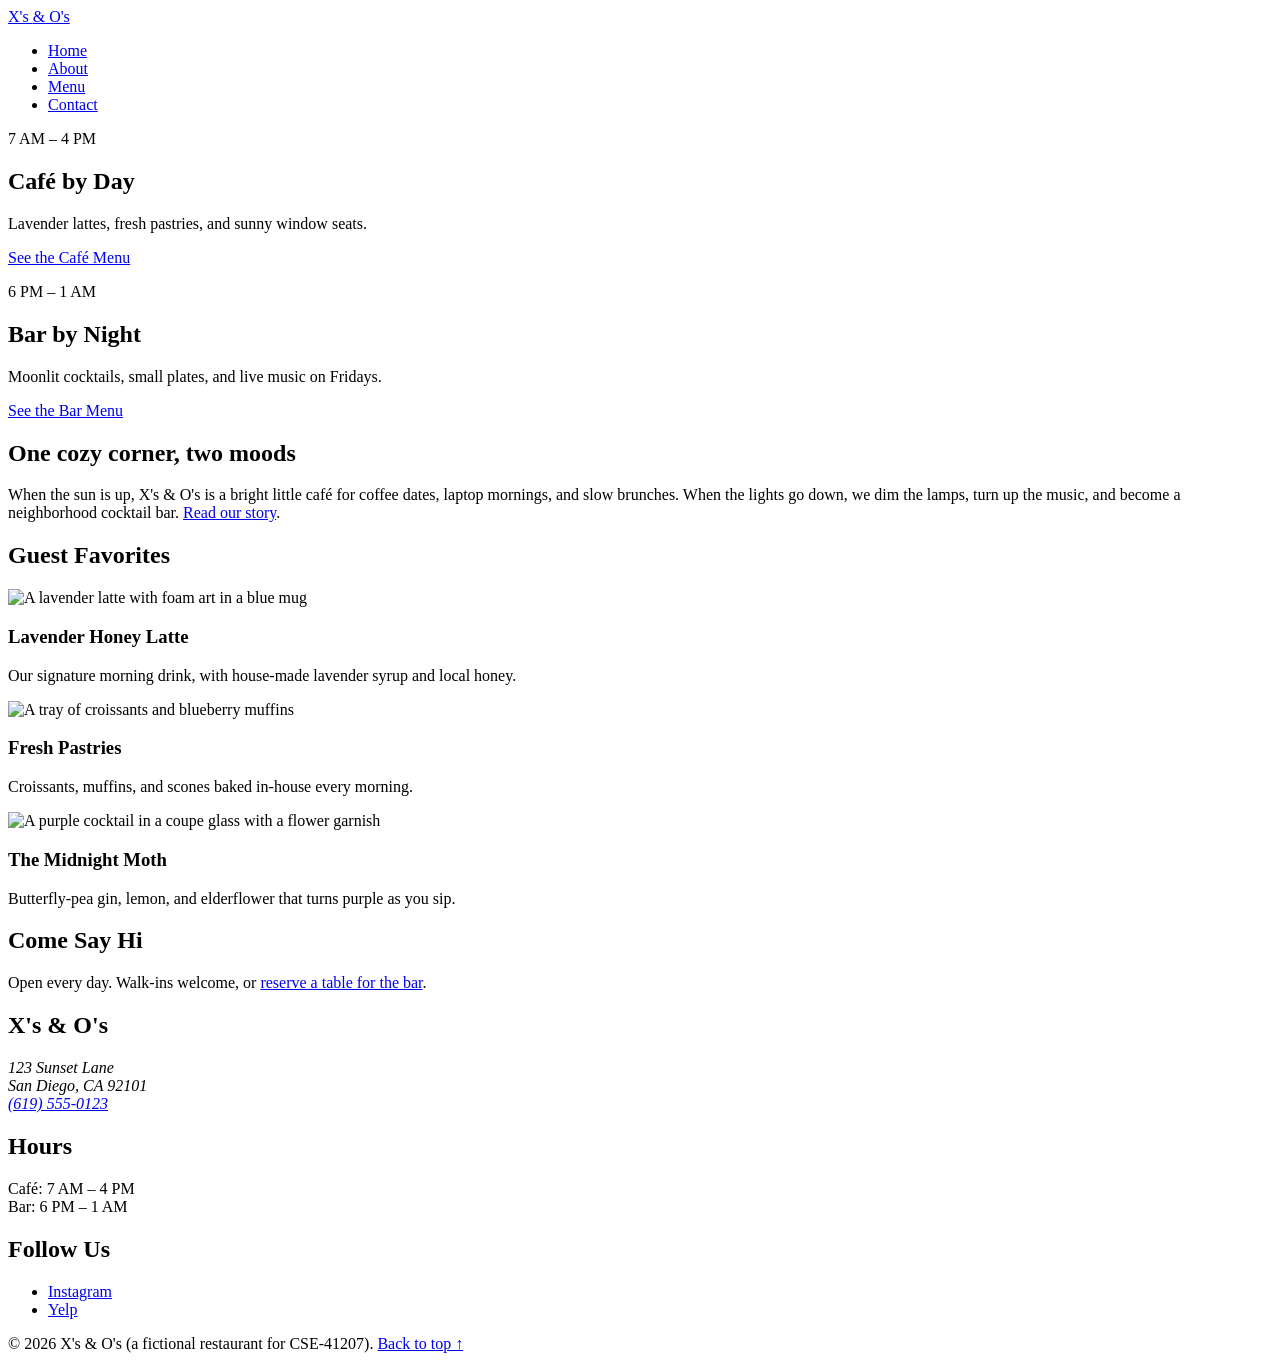
==== index.html @ 7fa16690 "Add files via upload" ====
<!DOCTYPE html>
<html lang="en">
<head>
    <meta charset="UTF-8">
    <meta name="viewport" content="width=device-width, initial-scale=1.0">
    <title>X's &amp; O's | Café by Day! Bar by Night!</title>
    <link rel="preconnect" href="https://fonts.googleapis.com">
    <link href="https://fonts.googleapis.com/css2?family=Playfair+Display:wght@500;700&family=Lato:wght@400;700&display=swap" rel="stylesheet">
    <link rel="stylesheet" href="css/styles.css">
</head>
<body id="top">
        <header class="site-header">
        <a class="logo" href="index.html">X's <span>&amp;</span> O's</a>
        <nav aria-label="Main navigation">
            <ul class="nav-list">
                <li><a href="index.html" aria-current="page">Home</a></li>
                <li><a href="about.html">About</a></li>
                <li><a href="menu.html">Menu</a></li>
                <li><a href="contact.html">Contact</a></li>
            </ul>
        </nav>
    </header>
        <main id="main-content">

        <section class="hero" aria-label="Café by day, bar by night">
            <div class="hero-half day">
                <p class="hero-time">7 AM &ndash; 4 PM</p>
                <h1>Café by Day</h1>
                <p>Lavender lattes, fresh pastries, and sunny window seats.</p>
                <a class="button" href="menu.html#day-menu">See the Café Menu</a>
            </div>
            <div class="hero-half night">
                <p class="hero-time">6 PM &ndash; 1 AM</p>
                <h2>Bar by Night</h2>
                <p>Moonlit cocktails, small plates, and live music on Fridays.</p>
                <a class="button" href="menu.html#night-menu">See the Bar Menu</a>
            </div>
        </section>
        
        <section class="intro">
            <h2>One cozy corner, two moods</h2>
            <p>
                When the sun is up, X's &amp; O's is a bright little café for
                coffee dates, laptop mornings, and slow brunches. When the lights go
                down, we dim the lamps, turn up the music, and become a neighborhood
                cocktail bar. <a href="about.html">Read our story</a>.
            </p>
        </section>
        
        <section class="highlights">
            <h2>Guest Favorites</h2>
            <div class="card-row">
                <article class="card">
                    <img src="images/latte.jpg" alt="A lavender latte with foam art in a blue mug">
                    <h3>Lavender Honey Latte</h3>
                    <p>Our signature morning drink, with house-made lavender syrup and local honey.</p>
                </article>
                <article class="card">
                    <img src="images/pastries.jpg" alt="A tray of croissants and blueberry muffins">
                    <h3>Fresh Pastries</h3>
                    <p>Croissants, muffins, and scones baked in-house every morning.</p>
                </article>
                <article class="card card-night">
                    <img src="images/cocktail.jpg" alt="A purple cocktail in a coupe glass with a flower garnish">
                    <h3>The Midnight Moth</h3>
                    <p>Butterfly-pea gin, lemon, and elderflower that turns purple as you sip.</p>
                </article>
            </div>
        </section>
        
        <section class="visit">
            <h2>Come Say Hi</h2>
            <p>Open every day. Walk-ins welcome, or <a href="contact.html">reserve a table for the bar</a>.</p>
        </section>

    </main>
    
    <footer class="site-footer">
        <div class="footer-col">
            <h2>X's &amp; O's</h2>
            <address>
                123 Sunset Lane<br>
                San Diego, CA 92101<br>
                <a href="tel:+16195550123">(619) 555-0123</a>
            </address>
        </div>
        <div class="footer-col">
            <h2>Hours</h2>
            <p>Café: 7 AM &ndash; 4 PM<br>Bar: 6 PM &ndash; 1 AM</p>
        </div>
        <div class="footer-col">
            <h2>Follow Us</h2>
            <ul class="footer-links">
                <li><a href="https://www.instagram.com" target="_blank" rel="noopener">Instagram</a></li>
                <li><a href="https://www.yelp.com" target="_blank" rel="noopener">Yelp</a></li>
            </ul>
        </div>
        <p class="footer-bottom">
            &copy; 2026 X's &amp; O's (a fictional restaurant for CSE-41207).
            <a href="#top">Back to top &uarr;</a>
        </p>
    </footer>

    

</body>
</html>
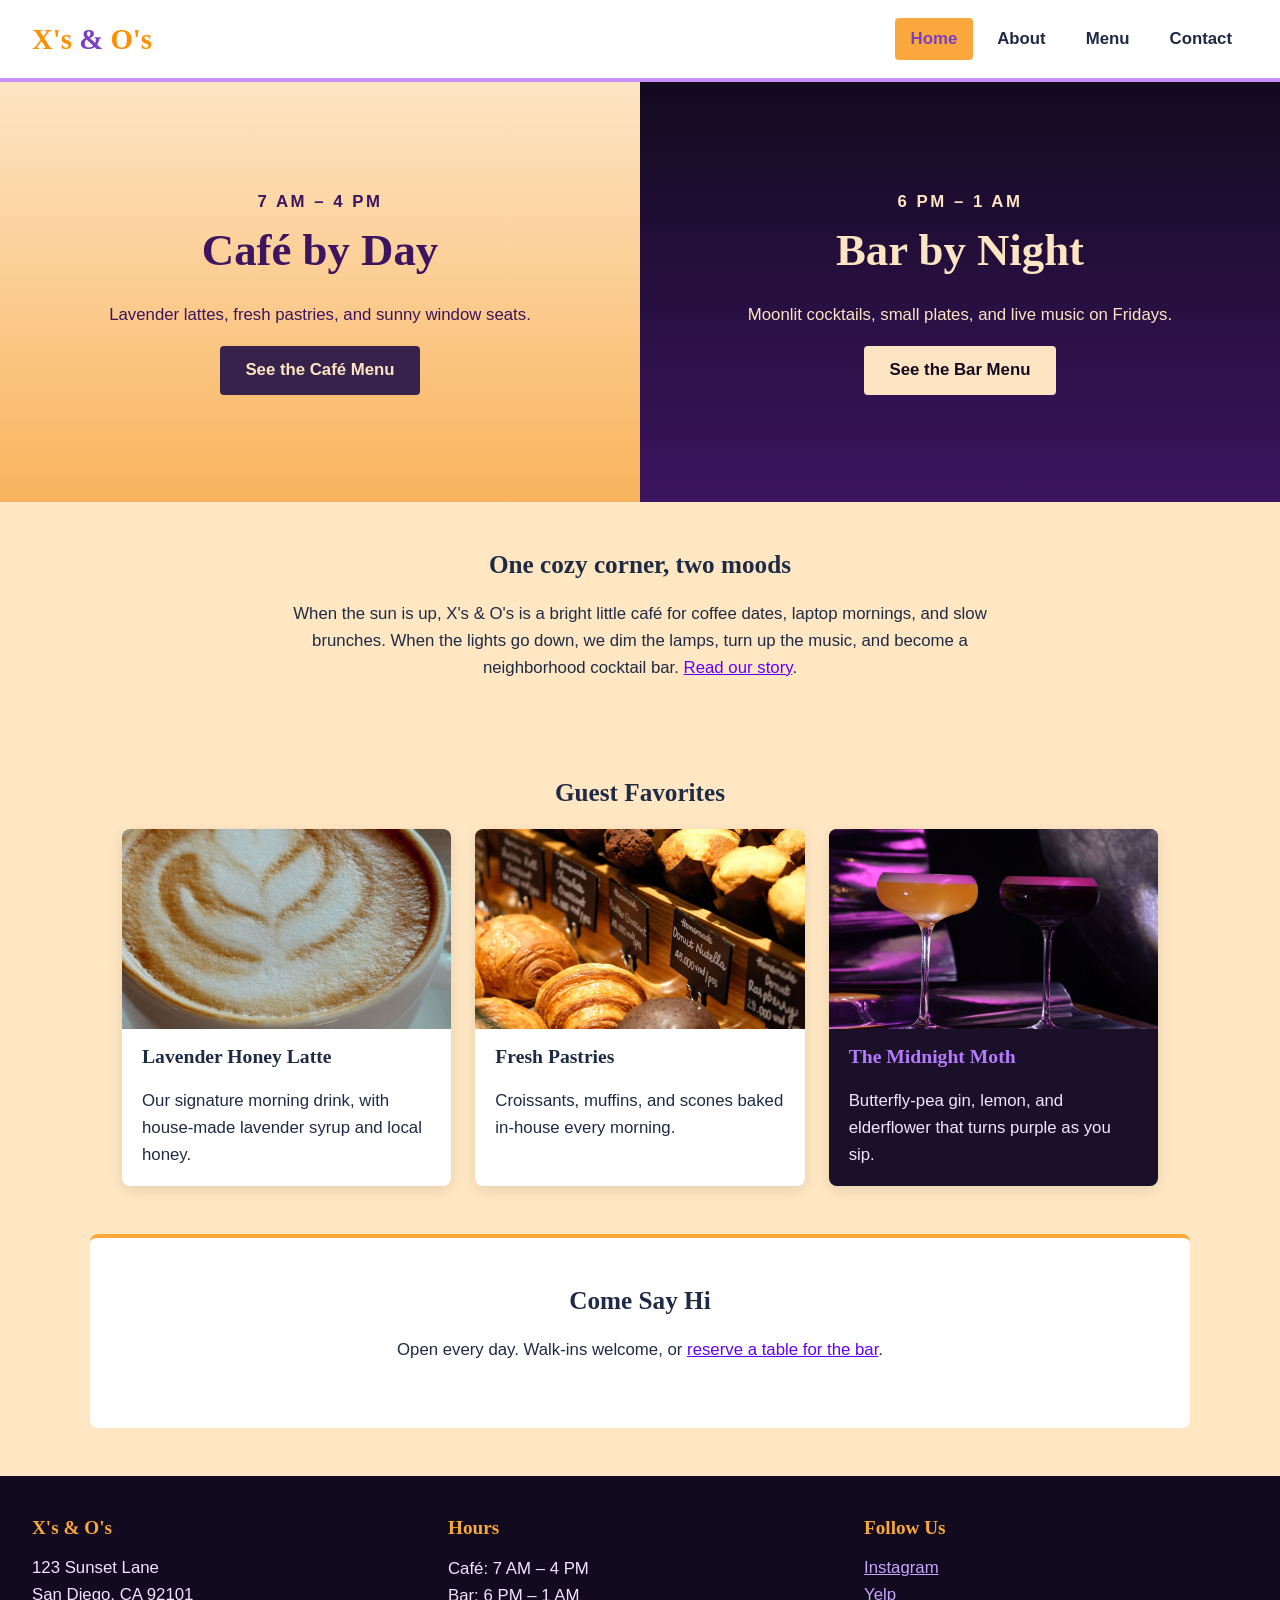
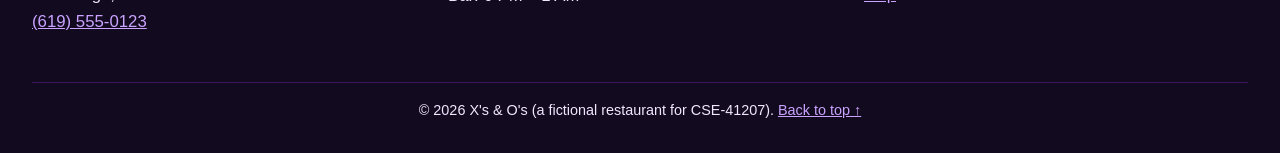
==== commit 0c686b9d: "Fix HTML entity encoding in index.html" ====
--- a/index.html
+++ b/index.html
@@ -6,7 +6,7 @@
     <title>X's &amp; O's | Café by Day! Bar by Night!</title>
     <link rel="preconnect" href="https://fonts.googleapis.com">
     <link href="https://fonts.googleapis.com/css2?family=Playfair+Display:wght@500;700&family=Lato:wght@400;700&display=swap" rel="stylesheet">
-    <link rel="stylesheet" href="css/styles.css">
+    <link rel="stylesheet" href="styles.css">
 </head>
 <body id="top">
         <header class="site-header">
@@ -51,17 +51,17 @@
             <h2>Guest Favorites</h2>
             <div class="card-row">
                 <article class="card">
-                    <img src="images/latte.jpg" alt="A lavender latte with foam art in a blue mug">
+                    <img src="latte.jpg" alt="A lavender latte with foam art in a blue mug">
                     <h3>Lavender Honey Latte</h3>
                     <p>Our signature morning drink, with house-made lavender syrup and local honey.</p>
                 </article>
                 <article class="card">
-                    <img src="images/pastries.jpg" alt="A tray of croissants and blueberry muffins">
+                    <img src="pastries.jpg" alt="A tray of croissants and blueberry muffins">
                     <h3>Fresh Pastries</h3>
                     <p>Croissants, muffins, and scones baked in-house every morning.</p>
                 </article>
                 <article class="card card-night">
-                    <img src="images/cocktail.jpg" alt="A purple cocktail in a coupe glass with a flower garnish">
+                    <img src="cocktail.jpg" alt="A purple cocktail in a coupe glass with a flower garnish">
                     <h3>The Midnight Moth</h3>
                     <p>Butterfly-pea gin, lemon, and elderflower that turns purple as you sip.</p>
                 </article>
@@ -104,4 +104,4 @@
     
 
 </body>
-</html>+</html>
--- a/styles.css
+++ b/styles.css
@@ -0,0 +1,627 @@
+/* ---------- Images ---------- */
+/* =========================================================
+   X's & O's - Main Stylesheet
+   Day (café) colors: light blue, sunny yellow
+   Night (bar) colors: black, deep purple, lilac
+   ========================================================= */
+
+/* ---------- Whole page ---------- */
+* {
+    box-sizing: border-box;
+}
+
+body {
+    margin: 0;
+    font-family: "Lato", Arial, sans-serif;
+    font-size: 1.05rem;
+    line-height: 1.6;
+    color: #1f2a44;
+    background-color: #ffe7c3;
+}
+
+h1, h2, h3 {
+    font-family: "Playfair Display", Georgia, serif;
+    line-height: 1.2;
+    margin-top: 0;
+}
+
+a {
+    color: #6200ff;
+}
+
+a:hover,
+a:focus {
+    color: #e2604f;
+}
+
+/* ---------- Header & navigation ---------- */
+.site-header {
+    display: flex;
+    justify-content: space-between;
+    align-items: center;
+    flex-wrap: wrap;
+    gap: 1rem;
+    padding: 1rem 2rem;
+    background-color: #ffffff;
+    border-bottom: 4px solid #c98fff;
+}
+
+.logo {
+    font-family: "Playfair Display", Georgia, serif;
+    font-size: 1.8rem;
+    font-weight: 600;
+    color: #ff9100;
+    text-decoration: none;
+}
+
+.logo span {
+    color: #7b3fbf;
+}
+
+.nav-list {
+    display: flex;
+    gap: 0.5rem;
+    list-style: none;
+    margin: 0;
+    padding: 0;
+}
+
+.nav-list a {
+    display: block;
+    padding: 0.5rem 1rem;
+    border-radius: 4px;
+    color: #1f2a44;
+    font-weight: 700;
+    text-decoration: none;
+}
+
+.nav-list a:hover,
+.nav-list a:focus {
+    background-color: #d8efff;
+    color: #1f2a44;
+}
+
+/* Highlights the page you are currently on */
+.nav-list a[aria-current="page"] {
+    background-color: #faa83d;
+    color: #7b3fbf;
+}
+img {
+    max-width: 100%;
+    display: block;
+}
+
+/* ---------- Content sections ---------- */
+.intro,
+.highlights,
+.visit {
+    max-width: 1100px;
+    margin: 0 auto;
+    padding: 3rem 2rem;
+    text-align: center;
+}
+
+.intro p {
+    max-width: 700px;
+    margin: 0 auto;
+}
+
+/* ---------- Home: Guest Favorites cards ---------- */
+.card-row {
+    display: flex;
+    gap: 1.5rem;
+    text-align: left;
+}
+
+.card {
+    flex: 1;
+    background-color: #ffffff;
+    border-radius: 8px;
+    overflow: hidden;
+    box-shadow: 0 4px 14px rgba(0, 0, 0, 0.1);
+}
+
+.card img {
+    width: 100%;
+    height: 200px;
+    object-fit: cover;
+}
+
+.card h3,
+.card p {
+    padding: 0 1.25rem;
+}
+
+.card h3 {
+    margin-top: 1rem;
+}
+
+/* The night drink gets the bar colors */
+.card-night {
+    background-color: #1a1027;
+    color: #f1e6ff;
+}
+
+.card-night h3 {
+    color: #b57bff;
+}
+
+/* ---------- Home: Come Say Hi box ---------- */
+.visit {
+    background-color: #ffffff;
+    border-top: 4px solid #f9a83a;
+    border-radius: 8px;
+    margin-bottom: 3rem;
+}
+/* ---------- Home: day / night hero ---------- */
+.hero {
+    display: flex;
+    min-height: 420px;
+}
+
+.hero-half {
+    flex: 1;
+    padding: 4rem 2rem;
+    display: flex;
+    flex-direction: column;
+    justify-content: center;
+    align-items: center;
+    text-align: center;
+}
+
+.hero-half h1,
+.hero-half h2 {
+    font-size: 2.8rem;
+    margin-bottom: 0.5rem;
+}
+
+.hero-time {
+    font-weight: 700;
+    letter-spacing: 0.15em;
+    margin: 0 0 0.5rem;
+}
+
+/* Day side: warm peach to orange */
+.hero-half.day {
+    background: linear-gradient(#fde5c4, #f9b35c);
+    color: #3c145f;
+}
+
+/* Night side: black to deep purple */
+.hero-half.night {
+    background: linear-gradient(#120a1f, #3c145f);
+    color: #fde5c4;
+}
+
+/* ---------- Buttons ---------- */
+.button {
+    display: inline-block;
+    padding: 0.7rem 1.6rem;
+    border-radius: 4px;
+    font-weight: 700;
+    text-decoration: none;
+}
+
+.hero-half.day .button {
+    background-color: #36224a;
+    color: #fde5c4;
+}
+
+.hero-half.night .button {
+    background-color: #fde5c4;
+    color: #120a1f;
+}
+
+.hero-half.day .button:hover,
+.hero-half.night .button:hover {
+    background-color: #f9a83a;
+    color: #120a1f;
+}
+/* ---------- Footer (night colors) ---------- */
+.site-footer {
+    display: flex;
+    flex-wrap: wrap;
+    gap: 2rem;
+    padding: 2.5rem 2rem 1rem;
+    background-color: #120a1f;
+    color: #f1e6ff;
+}
+
+.footer-col {
+    flex: 1;
+    min-width: 200px;
+}
+
+.site-footer h2 {
+    font-size: 1.2rem;
+    color: #f9a83a;
+}
+
+.site-footer a {
+    color: #c9a3ff;
+}
+
+.site-footer a:hover,
+.site-footer a:focus {
+    color: #f9a83a;
+}
+
+address {
+    font-style: normal;
+}
+
+.footer-links {
+    list-style: none;
+    padding: 0;
+    margin: 0;
+}
+
+.footer-bottom {
+    width: 100%;
+    border-top: 1px solid #3c145f;
+    padding-top: 1rem;
+    font-size: 0.9rem;
+    text-align: center;
+}
+
+/* ---------- About: banner ---------- */
+.page-banner {
+    padding: 3.5rem 2rem;
+    text-align: center;
+    background: linear-gradient(90deg, #fde5c4, #f9b35c 50%, #3c145f 50%, #120a1f);
+}
+
+/* Text sits in a white box so it is readable on both colors */
+.page-banner h1,
+.page-banner p {
+    width: fit-content;
+    margin-left: auto;
+    margin-right: auto;
+    background-color: #ffffff;
+    padding: 0.3rem 1.2rem;
+    border-radius: 4px;
+}
+
+.page-banner h1 {
+    font-size: 2.8rem;
+    margin-bottom: 0.75rem;
+}
+
+/* ---------- About: "On this page" links ---------- */
+.page-links ul {
+    display: flex;
+    justify-content: center;
+    flex-wrap: wrap;
+    gap: 2rem;
+    list-style: none;
+    margin: 0;
+    padding: 1rem;
+    background-color: #ffffff;
+    border-bottom: 1px solid #f9b35c;
+}
+
+.page-links a {
+    font-weight: 700;
+}
+
+/* ---------- About: image + text side by side ---------- */
+.split {
+    max-width: 1100px;
+    margin: 0 auto;
+    padding: 3rem 2rem;
+    display: flex;
+    gap: 2.5rem;
+    align-items: center;
+}
+
+.split img,
+.split div {
+    flex: 1;
+    min-width: 0;
+}
+
+.split img {
+    border-radius: 8px;
+}
+
+/* ---------- About: day vs night boxes ---------- */
+.mood-compare {
+    max-width: 1100px;
+    margin: 0 auto;
+    padding: 3rem 2rem;
+    text-align: center;
+}
+
+.mood-row {
+    display: flex;
+    gap: 1.5rem;
+    text-align: left;
+}
+
+.mood {
+    flex: 1;
+    padding: 2rem;
+    border-radius: 8px;
+}
+
+.mood.day {
+    background-color: #fde5c4;
+    border: 2px solid #f9a83a;
+}
+
+.mood.night {
+    background-color: #1a1027;
+    color: #f1e6ff;
+    border: 2px solid #7b3fbf;
+}
+
+.mood.night h3 {
+    color: #b57bff;
+}
+
+/* ---------- Menu page: shared menu styles ---------- */
+.menu-section {
+    padding: 3.5rem 2rem;
+    text-align: center;
+}
+
+.menu-section h2 {
+    font-size: 2.4rem;
+    margin-bottom: 0.25rem;
+}
+
+.menu-hours {
+    font-style: italic;
+    margin-top: 0;
+    margin-bottom: 2.5rem;
+}
+
+.menu-grid {
+    max-width: 1100px;
+    margin: 0 auto;
+    display: flex;
+    gap: 2.5rem;
+    text-align: left;
+}
+
+.menu-category {
+    flex: 1;
+}
+
+.menu-category h3 {
+    font-size: 1.5rem;
+    padding-bottom: 0.5rem;
+    border-bottom: 2px solid #f9a83a;
+}
+
+.menu-list {
+    list-style: none;
+    margin: 0;
+    padding: 0;
+}
+
+.menu-list li {
+    margin-bottom: 1.25rem;
+}
+
+/* Item name on the left, price on the right */
+.item-top {
+    display: flex;
+    justify-content: space-between;
+    align-items: baseline;
+    gap: 1rem;
+}
+
+.item-top h4 {
+    font-size: 1.1rem;
+    margin: 0;
+}
+
+.price {
+    font-weight: 700;
+    margin: 0;
+}
+
+.menu-list li p {
+    margin: 0.25rem 0 0;
+}
+
+/* ---------- Menu page: café (day) colors ---------- */
+.day-menu {
+    background-color: #ffffff;
+}
+
+.day-menu .price {
+    color: #d97f0e;
+}
+
+/* ---------- Menu page: bar (night) colors ---------- */
+.night-menu {
+    background: linear-gradient(#120a1f, #3c145f);
+    color: #f1e6ff;
+}
+
+.night-menu h3 {
+    border-bottom-color: #b57bff;
+}
+
+.night-menu .price {
+    color: #f9a83a;
+}
+
+/* ---------- Menu page: video ---------- */
+.menu-video {
+    padding: 3rem 2rem;
+    text-align: center;
+    background-color: #fde5c4;
+}
+
+.video-row {
+    display: flex;
+    justify-content: center;
+    gap: 2rem;
+}
+
+.video-row figure {
+    margin: 0;
+}
+
+.video-row video {
+    max-width: 100%;
+    max-height: 500px;
+    border-radius: 8px;
+    box-shadow: 0 4px 14px rgba(0, 0, 0, 0.2);
+}
+
+/* ---------- Contact page: two-column layout ---------- */
+.contact-layout {
+    max-width: 1100px;
+    margin: 0 auto;
+    padding: 3rem 2rem;
+    display: flex;
+    gap: 2.5rem;
+    align-items: flex-start;
+}
+
+.form-box {
+    flex: 3;
+    background-color: #ffffff;
+    padding: 2rem;
+    border-radius: 8px;
+    border-top: 4px solid #f9a83a;
+    box-shadow: 0 4px 14px rgba(0, 0, 0, 0.1);
+}
+
+.info-box {
+    flex: 2;
+}
+
+/* ---------- Contact page: form ---------- */
+fieldset {
+    border: 1px solid #f9b35c;
+    border-radius: 8px;
+    padding: 1rem 1.5rem 1.5rem;
+    margin: 0 0 1.5rem;
+}
+
+legend {
+    font-family: "Playfair Display", Georgia, serif;
+    font-size: 1.2rem;
+    font-weight: 700;
+    padding: 0 0.5rem;
+}
+
+label,
+.radio-question {
+    display: block;
+    font-weight: 700;
+    margin: 1rem 0 0.3rem;
+}
+
+input,
+select,
+textarea {
+    width: 100%;
+    padding: 0.6rem;
+    font-family: inherit;
+    font-size: 1rem;
+    border: 1px solid #b9b2a8;
+    border-radius: 4px;
+}
+
+/* Clear outline when a field is selected */
+input:focus,
+select:focus,
+textarea:focus {
+    outline: 3px solid #f9a83a;
+    border-color: #f9a83a;
+}
+
+/* Radio buttons sit next to their labels */
+.radio-group {
+    display: flex;
+    align-items: center;
+    gap: 0.5rem;
+    margin: 0.3rem 0;
+}
+
+.radio-group input {
+    width: auto;
+}
+
+.radio-group label {
+    display: inline;
+    font-weight: 400;
+    margin: 0;
+}
+
+button {
+    padding: 0.8rem 1.8rem;
+    font-family: inherit;
+    font-size: 1rem;
+    font-weight: 700;
+    color: #ffffff;
+    background-color: #1f2a44;
+    border: none;
+    border-radius: 4px;
+    cursor: pointer;
+}
+
+button:hover,
+button:focus {
+    background-color: #f9a83a;
+    color: #120a1f;
+}
+
+/* ---------- Contact page: info + map ---------- */
+.hours-list {
+    list-style: none;
+    padding: 0;
+}
+
+.map iframe {
+    width: 100%;
+    height: 300px;
+    border: 0;
+    border-radius: 8px;
+}
+
+/* =========================================================
+   Responsive: phones and small tablets
+   ========================================================= */
+@media (max-width: 768px) {
+
+    /* Center the logo and let the nav buttons wrap */
+    .site-header {
+        justify-content: center;
+        text-align: center;
+    }
+
+    .nav-list {
+        flex-wrap: wrap;
+        justify-content: center;
+    }
+
+    /* Stack every side-by-side section */
+    .hero,
+    .card-row,
+    .split,
+    .mood-row,
+    .menu-grid,
+    .video-row,
+    .contact-layout {
+        flex-direction: column;
+    }
+
+    /* Smaller headings so they fit */
+    .hero-half h1,
+    .hero-half h2,
+    .page-banner h1 {
+        font-size: 2rem;
+    }
+
+    /* Less padding on small screens */
+    .form-box {
+        padding: 1.25rem;
+    }
+}
